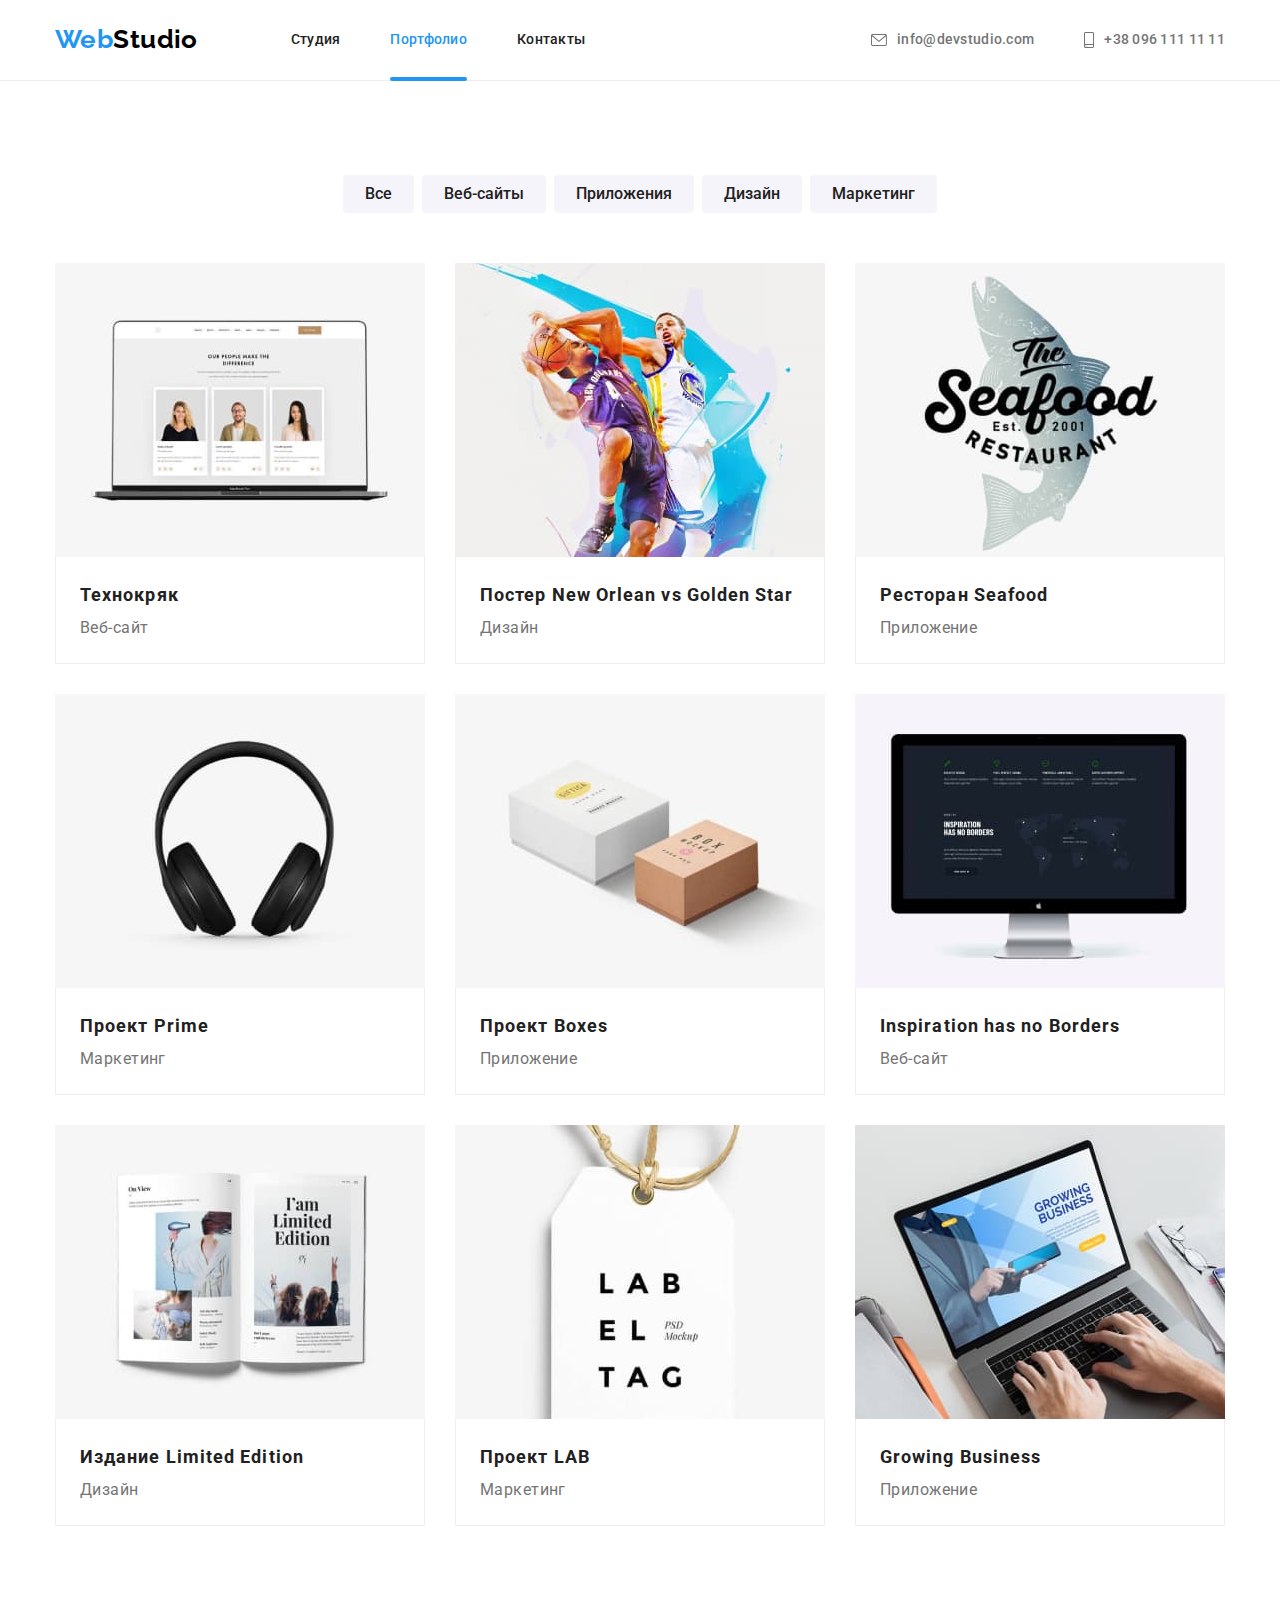
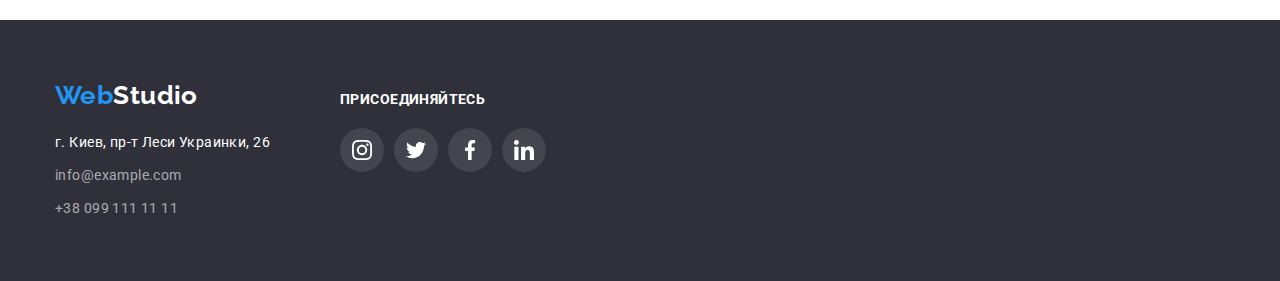
==== portfolio.html @ ed2d62d1 "form upto comments" ====
<!DOCTYPE html>
<html lang="en">
<head>
    <meta charset="UTF-8">
    <meta http-equiv="X-UA-Compatible" content="IE=edge">
    <meta name="viewport" content="width=device-width, initial-scale=1.0">
    <title>Портфолио</title>
    <link href="https://fonts.googleapis.com/css2?family=Raleway:wght@700&family=Roboto:wght@400;500;700;900&display=swap" rel="stylesheet">
    <link rel="stylesheet" href="https://cdnjs.cloudflare.com/ajax/libs/modern-normalize/1.1.0/modern-normalize.min.css">
    <link rel="stylesheet" href="./css/styles.css">
</head>
<body>
    <!-- Header -->
<header class="header-border">
    <div class="container header-formating">
        <nav class="header-formating">
            <a href="./index.html" class="logo">Web<span class="logohead-second-color">Studio</span></a>
            <ul class="header-nav">
                <li class="header-nav-item"><a href="./index.html" class="nav-link">Студия</a></li>
                <li class="header-nav-item"><a href="./portfolio.html" class="nav-link nav-link-color">Портфолио</a></li>
                <li class="header-nav-item"><a href="" class="nav-link">Контакты</a></li>
            </ul>
        </nav>
        <ul class="head-contacts">
            <li class="item">
        
                <a href="mailto:info@devstudio.com" class="head-contacts-link">
                    <svg class="contact-icon" width="16px" height="12px">
                        <use href="./images/sprite.svg#iconmail"></use>
                    </svg>
                    info@devstudio.com
                </a>
            </li>
            <li class="item">
                <a href="tel:+380961111111" class="head-contacts-link">
                    <svg class="contact-icon" width="10px" height="16px">
                        <use href="./images/sprite.svg#iconsmartphone"></use>
                    </svg>
                    +38 096 111 11 11
                </a>
            </li>
        </ul>
    </div>

</header>
    <!-- Main -->
    <main>
                <!-- Hide later -->
                <h1 class="visually-hidden">Портфолио</h1>
        <!-- Section 1 -->
                
      <section class="section no-bot-padding"> 
        <div class="container">
                <!-- Hide later -->
                <h2 class="visually-hidden">Фильтр наших работ</h2>
        <!-- Buttons list -->
        <ul class="filter-list">
            <li class="item"><button type="button" class="filter-buttons-styles">Все</button></li>
            <li class="item"><button type="button" class="filter-buttons-styles">Веб-сайты</button></li>
            <li class="item"><button type="button" class="filter-buttons-styles">Приложения</button></li>
            <li class="item"><button type="button" class="filter-buttons-styles">Дизайн</button></li>
            <li class="item"><button type="button" class="filter-buttons-styles">Маркетинг</button></li>
        </ul>
        </div>
      </section>
          
        
        <!-- Section 2 -->
       <section class="section custom-top-padding">   
           <div class="container">      
            <ul class="portfolio-list">
                <li class="portfolio-cards">
                <a href="" class="portfolio-cards-link">
                    <div class="portfolio-overlay">
                        <img src="./images/technokrack.jpg" alt="Технокряк" width="370">
                        <p class="portfolio-overlay-description">Ресурс предлагает комплексные предложения с разным уровнем функционала и сервисов. Все это позволит посетителю получить
                        исчерпывающие сведения о компании или частном лице.</p>
                    </div>
                    <div class="portfolio-container">
                        <h3 class="portfolio-title">Технокряк</h3>
                        <p class="portfolio-descript">Веб-сайт</p>
                    </div>
                </a>
             </li>
            <li class="portfolio-cards">
                <a href="" class="portfolio-cards-link">
                    <div class="portfolio-overlay">
                        <img src="./images/neworlean.jpg" alt="Постер новый Орлеан" width="370">
                        <p class="portfolio-overlay-description">Ресурс предлагает комплексные предложения с разным уровнем функционала и сервисов. Все это позволит посетителю получить исчерпывающие сведения о компании или частном лице.</p>
                    </div>
                    <div class="portfolio-container">
                        <h3 class="portfolio-title">Постер New Orlean vs Golden Star</h3>
                        <p class="portfolio-descript">Дизайн</p>
                    </div>
                </a>
            </li>
            <li class="portfolio-cards">
                <a href="" class="portfolio-cards-link">
                    <div class="portfolio-overlay">
                        <img src="./images/seafood.jpg" alt="Ресторан Seafood" width="370">
                        <p class="portfolio-overlay-description">Ресурс предлагает комплексные предложения с разным уровнем функционала и сервисов. Все это позволит посетителю получить исчерпывающие сведения о компании или частном лице.</p>
                    </div>
                    <div class="portfolio-container">
                        <h3 class="portfolio-title">Ресторан Seafood</h3>
                        <p class="portfolio-descript">Приложение</p>
                    </div>
                </a>
            </li>
            <li class="portfolio-cards">
                <a href="" class="portfolio-cards-link">
                    <div class="portfolio-overlay">
                        <img src="./images/prime.jpg" alt="Проект Prime" width="370">
                        <p class="portfolio-overlay-description">Ресурс предлагает комплексные предложения с разным уровнем функционала и сервисов. Все это позволит посетителю получить исчерпывающие сведения о компании или частном лице.</p>
                    </div>
                    <div class="portfolio-container">
                        <h3 class="portfolio-title">Проект Prime</h3>
                        <p class="portfolio-descript">Маркетинг</p>
                    </div>
                </a>
            </li>
            <li class="portfolio-cards">
                <a href="" class="portfolio-cards-link">
                    <div class="portfolio-overlay">
                        <img src="./images/boxes.jpg" alt="Проект Boxes" width="370">
                        <p class="portfolio-overlay-description">Ресурс предлагает комплексные предложения с разным уровнем функционала и сервисов. Все это позволит посетителю получить исчерпывающие сведения о компании или частном лице.</p>
                    </div>
                    <div class="portfolio-container">
                        <h3 class="portfolio-title">Проект Boxes</h3>
                        <p class="portfolio-descript">Приложение</p>
                    </div>
                </a>
            </li>
            <li class="portfolio-cards">
                <a href="" class="portfolio-cards-link">
                    <div class="portfolio-overlay">
                        <img src="./images/inspiration.jpg" alt="Inspiration has no Borders" width="370">
                        <p class="portfolio-overlay-description">Ресурс предлагает комплексные предложения с разным уровнем функционала и сервисов. Все это позволит посетителю получить исчерпывающие сведения о компании или частном лице.</p>
                    </div>
                    <div class="portfolio-container">
                        <h3 class="portfolio-title">Inspiration has no Borders</h3>
                        <p class="portfolio-descript">Веб-сайт</p>
                    </div>
                </a>
            </li>
            <li class="portfolio-cards">
                <a href="" class="portfolio-cards-link">
                    <div class="portfolio-overlay">
                        <img src="./images/limited.jpg" alt="Издание Limited Edition" width="370">
                        <p class="portfolio-overlay-description">Ресурс предлагает комплексные предложения с разным уровнем функционала и сервисов. Все это позволит посетителю получить исчерпывающие сведения о компании или частном лице.</p>
                    </div>
                    <div class="portfolio-container">
                        <h3 class="portfolio-title">Издание Limited Edition</h3>
                        <p class="portfolio-descript">Дизайн</p>
                    </div>
                </a>
            </li>
            <li class="portfolio-cards">
                <a href="" class="portfolio-cards-link">
                    <div class="portfolio-overlay">
                        <img src="./images/lab.jpg" alt="Проект LAB" width="370">
                        <p class="portfolio-overlay-description">Ресурс предлагает комплексные предложения с разным уровнем функционала и сервисов. Все это позволит посетителю получить исчерпывающие сведения о компании или частном лице.</p>
                    </div>
                    <div class="portfolio-container">
                        <h3 class="portfolio-title">Проект LAB</h3>
                        <p class="portfolio-descript">Маркетинг</p>
                    </div>
                </a>
            </li>
            <li class="portfolio-cards">
                <a href="" class="portfolio-cards-link">
                    <div class="portfolio-overlay">
                        <img src="./images/growing.jpg" alt="Growing Business" width="370">
                        <p class="portfolio-overlay-description">Ресурс предлагает комплексные предложения с разным уровнем функционала и сервисов. Все это позволит посетителю получить исчерпывающие сведения о компании или частном лице.</p>
                    </div>
                    <div class="portfolio-container">
                        <h3 class="portfolio-title">Growing Business</h3>
                        <p class="portfolio-descript">Приложение</p>
                    </div>
                </a>
            </li>
        </ul>
        </div>
      </section>
    </main>
    <!-- Footer -->
    <footer class="section footer-padding footer-style">
    
        <div class="container footer-formating">
            <address class="footer-text-normal">
                <a href="./index.html" class="logo logo-footer">Web<span class="logofooter-second-color">Studio</span></a>
                <p class="adress">г. Киев, пр-т Леси Украинки, 26</p>
                <a href="mailto:info@example.com" class="footer-contacts-link">info@example.com</a>
                <a href="tel:+380991111111" class="footer-contacts-link">+38 099 111 11 11</a>
            </address>
        
            <div class="footer-soc-container">
                <p class="text-connect">присоединяйтесь</p>
                <ul class="footer-soc-list">
                    <li>
                        <a href="" class="social-links-footer">
                            <svg class="social-icon-footer">
                                <use href="./images/sprite.svg#iconinst"></use>
                            </svg>
                        </a>
                    </li>
                    <li>
                        <a href="" class="social-links-footer">
                            <svg class="social-icon-footer">
                                <use href="./images/sprite.svg#icontwitter"></use>
                            </svg>
                        </a>
                    </li>
                    <li>
                        <a href="" class="social-links-footer">
                            <svg class="social-icon-footer">
                                <use href="./images/sprite.svg#iconfacebook"></use>
                            </svg>
                        </a>
                    </li>
                    <li>
                        <a href="" class="social-links-footer">
                            <svg class="social-icon-footer">
                                <use href="./images/sprite.svg#iconlinkedin"></use>
                            </svg>
                        </a>
                    </li>
                </ul>
            </div>
            
        </div>
    </footer>
</body>
</html>
---- css/styles.css ----
:root {
    --primary-text-color: #FFFFFF;
    --selected-color: #2196F3;
    --main-black-color: #212121;
    --links-gray: #757575;
}

body {
    font-family: 'Roboto', sans-serif;
    font-weight: 700;
    font-size: 14px;
    line-height: 1.14;
    letter-spacing: 0.03em;
    color: var(--links-gray);
}
.section {
    padding-top: 94px;
    padding-bottom: 94px;
}

.container {
    margin-left: auto;
    margin-right: auto;
    padding-left: 15px;
    padding-right: 15px;
    width: 1200px;
    /* outline: 1px solid red; */
}

.visually-hidden {
    position: absolute;
    width: 1px;
    height: 1px;
    margin: -1px;
    border: 0;
    padding: 0;
    clip: rect(0 0 0 0);
    overflow: hidden;
}

.no-top-padding {
    padding-top: 0;
    padding-bottom: 94;
}

.no-bot-padding {
    padding-bottom: 0;
}

.custom-top-padding {
    padding-top: 50px;
}

img {
    display: block;
}

h1,h2,h3,p,ul {
    margin: 0;
    padding: 0;
}

li {
    list-style-type: none;
}

.logo {
    margin-right: 93px;
    font-family: 'Raleway', sans-serif;
    font-size: 26px;
    line-height: 1.2;
    color: var(--selected-color);
    text-decoration: none;
}
.logo-footer {
    margin-right: 0;
    margin-bottom: 20px;
}

/* Separate color for logo in head*/
.logohead-second-color {
    color: #000000;
}

/* Separate color for logo in footer */
.logofooter-second-color {
    display: inline-block;
    margin-bottom: 20px;
    color: var(--primary-text-color);
}


/* Header formating */
.header-nav {
    display: flex;
}


.header-nav-item:not(:last-child) {
    margin-right: 50px;
}
.header-border {
    border-bottom: 1px solid #ECECEC;
}
.nav-link-color::after {
    position: absolute;
    display: inline-flex;
    content: "";
    left: 0;
    bottom: -1px;
    width: 100%;
    height: 4px;
    border-radius: 2px;
    background-color: var(--selected-color);
}


.head-contacts {
    margin-left: auto;
    display: flex;
    
}


.head-contacts .item:not(:last-child) {
    margin-right: 50px;
    
}

.header-formating {
    
    display: flex;
    align-items: center;
    
    
}

/* Fonts for head list */
.nav-link {
    position: relative;
    display: block;
    padding-top: 32px;
    padding-bottom: 32px;
    font-weight: 500;
    letter-spacing: 0.02em;
    color: var(--main-black-color);
    text-decoration: none;
    transition: color 250ms cubic-bezier(0.4, 0, 0.2, 1);
}

.nav-link:hover, 
.nav-link:focus {
    color: var(--selected-color);
}
.nav-link-color {
    color: var(--selected-color);
}

   
/* Head contacts */

.head-contacts-link {
    display: inline-flex;
    align-items: center;
    padding-top: 32px;
    padding-bottom: 32px;
    font-weight: 500;
    font-size: 14px;
    line-height: 1.14;
    letter-spacing: 0.02em;
    color: var(--links-gray);
    text-decoration: none;
    transition: color 250ms cubic-bezier(0.4, 0, 0.2, 1);
}
.head-contacts-link:hover,
.head-contacts-link:focus {
    color: var(--selected-color);
}


.contact-icon {
    fill: var(--links-gray);
    margin-right: 10px;
    transition: fill 250ms cubic-bezier(0.4, 0, 0.2, 1);
}
.head-contacts-link:hover .contact-icon,
.head-contacts-link:focus .contact-icon {
    fill: var(--selected-color);
}



.main-header {
    width: 696px;
    margin-bottom: 30px;
}

.main-header-bg {
    max-height: 600px;
    max-width: 1600px;
    margin-left: auto;
    margin-right: auto;
    padding-top: 200px;
    padding-bottom: 200px;
    display: flex;
    flex-direction: column;
    text-align: center;
    align-items: center;
    background-image: linear-gradient(
        to right, 
        rgba(47, 48, 58, 0.4), 
        rgba(47, 48, 58, 0.4)
        ),
        url("../images/header.jpg");
    background-color: #C4C4C4;;
    background-repeat: no-repeat;
    background-size: cover;
    background-position: center;

}

/* Fonts for h1 */

h1 {
    font-weight: 900;
    font-size: 44px;
    line-height: 1.36;
    text-align: center;
    letter-spacing: 0.06em;
    text-transform: uppercase;
    color: var(--primary-text-color);
}

.button-order {
    display: inline-block;
    text-align: center;
    align-items: center;
    font-weight: 700;
    letter-spacing: 0.06em;
    padding: 10px 32px;
    font-size: 16px;
    line-height: 1.87;
    background-color: var(--selected-color);
    color: var(--primary-text-color);
    border: none;
    border-radius: 4px;
    cursor: pointer;
    transition: background-color 250ms cubic-bezier(0.4, 0, 0.2, 1),
    box-shadow 250ms cubic-bezier(0.4, 0, 0.2, 1);
}

.button-order:hover,
.button-order:focus {
    box-shadow: 0px 4px 4px rgba(0, 0, 0, 0.15);
    background-color: #188CE8;
}

/* Modal window */



.backdrop {
    position: fixed;
    top: 0;
    left: 0;
    width: 100%;
    height: 100%;
    background-color: rgba(0, 0, 0, 0.2);
    opacity: 1;
    transition: opacity 250ms cubic-bezier(0.4, 0, 0.2, 1);
}
.backdrop.is-hidden {
    /* visibility: hidden; */
    opacity: 0;
    pointer-events: none;
    
    
}
.backdrop.is-hidden .modal {
    transform: translate(-50%, -50%) scale(0.9);
    
}

.modal {
    position: absolute;
    display: inline-flex;
    justify-content: center;
    text-align: center;
    top: 50%;
    left: 50%;
    min-width: 528px;
    min-height: 581px;
     background-color: var(--primary-text-color);
    box-shadow: 0px 1px 3px rgba(0, 0, 0, 0.12), 0px 1px 1px rgba(0, 0, 0, 0.14), 0px 2px 1px rgba(0, 0, 0, 0.2);
    border-radius: 4px;
    transform: translate(-50%, -50%) scale(1);
    transition: transform 250ms cubic-bezier(0.4, 0, 0.2, 1);
}

.modal-form {
    
    width: 448px;
}


.modal-close {
    position: absolute;
    display: flex;
    justify-content: center;
    align-items: center;
    background-color: var(--primary-text-color);
    top: 8px;
    right: 8px;
    width: 30px;
    height: 30px;
    cursor:pointer;
    border: none;
    border: 1px solid rgba(0, 0, 0, 0.1);
    border-radius: 50%;
}

.modal p {
    margin-top: 40px;
    margin-bottom: 30px;
}


.icon-close {   
    width: 11px;
    height: 11px;
    fill: black;
    margin: 0;
    padding: 0;
    transition: fill 250ms cubic-bezier(0.4, 0, 0.2, 1);
}

.modal-close:hover .icon-close,
.modal-close:focus .icon-close {
    fill: var(--selected-color);
}


.modal-description {
    font-size: 20px;
    line-height: 1.15;
    text-align: center;
    color: var(--main-black-color);

}

.form-area span {
    position: absolute;
    transform: translateY(calc(-100% - 4px));   
    font-weight: 400;
    font-size: 12px;
    line-height: 1.16;
    letter-spacing: 0.01em;
    color: var(--links-gray);
}

.form-area {
    position: relative;
    display: flex;
}

.form-area:not(:last-child) {
    margin-bottom: 28px;
}

.form-input {
    display: block;
    padding-left: 42px;
    padding-right: 10px;
    width: 100%;
    height: 40px;
    border: 1px solid rgba(33, 33, 33, 0.2);
    border-radius: 4px;
}
.form-input:not(:last-child) {
    /* margin-bottom: 28px; */
}

.modal-form textarea {
    padding: 0;
    resize: none;
    width: 448px;
    height: 120px;
    border: 1px solid rgba(33, 33, 33, 0.2);
    border-radius: 4px;
}

.modal-form textarea::placeholder {
    padding: 12px 16px;
    font-weight: 400;
    font-size: 14px;
    letter-spacing: 0.01em;
    color: rgba(117, 117, 117, 0.5);
}

.form-title {
    position: absolute;
    top: 0;
    left: 0;
}

.form-icon {
    position: absolute;
    top: 14px;
    left: 15px;
    bottom: 14px;
    
    
    width: 18px;
    height: 18px;
}

/* Fonts for h2 Index */
.secondary-header {
    margin-bottom: 50px;
    font-size: 36px;
    line-height: 1.16;
    text-align: center;
    color: var(--main-black-color);
}

/* Fonts for h3 Section 2 in Index */
.specifications-header-style {
    margin-bottom: 10px;
    font-size: 14px;
    text-transform: uppercase;
    color: var(--main-black-color);
}
/* Fonts for p Section 2 */
.specification-title {
    font-weight: 400;
    line-height: 1.71;
    color: var(--links-gray);
}
/* Section 2 formating */

.specification-list {
    display: flex;
    flex-wrap: wrap;
    justify-content: space-between;
}

.specification-list .item {
   
    max-width: 270px;
    
}

.specification-list .item:nth-child(n+5) {
    margin-top: 30px;
}


.spec-container {
    display: flex;
    height: 120px;
    margin-bottom: 30px;
    align-items: center;
    justify-content: center;
    background: #F5F4FA;
    border-radius: 4px;
}


/* Field of activity section Index */
.field-activity-section {
    margin-bottom: 94px;
}

/* Section 3 formating */
.activity-list {
    display: flex;
    flex-wrap: wrap;
    justify-content: space-between;
}


.activity-list .item:nth-child(n+4) {
    margin-top: 30px;
}

.activity-description {
    position: absolute;
    display: inline-flex;
    bottom: 0;
    left: 0;
    width: 100%;
    height: 70px;
    justify-content: center;
    align-items: center;
    font-weight: 700;
    font-size: 14px;
    line-height: 1.14;
    letter-spacing: 0.03em;
    text-transform: uppercase;
    color: var(--primary-text-color);
    background-color: rgba(47, 48, 58, 0.8);
}
.activity-image {
    position: relative;
    display: flex;
}

/* Staff section Index */

.staff-style {
    background-color: #FFFFFF;
    box-shadow: 0px 1px 3px rgba(0, 0, 0, 0.12), 0px 1px 1px rgba(0, 0, 0, 0.14), 0px 2px 1px rgba(0, 0, 0, 0.2);
    border-radius: 0px 0px 4px 4px;
}

.staff-section {
    padding-top: 94px;
    padding-bottom: 94px;
    background-color: #F5F4FA;
}
.staff-list {

    display: flex;
    flex-wrap: wrap;
    justify-content: space-between;
}

/* Fonts for h3 Section 4 */
.staff-title {
    font-weight: 500;
    font-size: 16px;
    color: var(--main-black-color);
}

/* Fonts for p Section 4 */
.staff-descript {
    margin-top: 10px;
    font-weight: 400;
    font-size: 16px;
}

.staff-container {
    max-width: 270px;
    text-align: center;
    margin-top: 30px;
    margin-bottom: 30px;
    margin-left: 32px;
    margin-right: 32px; 
}

.social-list {
    display: flex;
    align-items: center;
    margin-top: 16px;
    margin-left: auto;
    margin-right: auto;
    justify-content: space-between;
}
.social-links {
    display: flex;
    justify-content: center;
    align-items: center;
    border-radius: 50%;
    padding: 0;
    margin: 0;
    width: 44px;
    height: 44px;
    transition: background-color 250ms cubic-bezier(0.4, 0, 0.2, 1);
            
}

.social-links:hover,
.social-links:focus {
    background-color: var(--selected-color);
    
}
.social-links:hover .social-icon,
.social-links:focus .social-icon {
    fill: #FFFFFF;
    
}

.social-icon {
    display: inline-flex;
    margin: 0;
    padding: 0;
    width: 20px;
    height: 20px;
    fill: #AFB1B8;
    transition: fill 250ms cubic-bezier(0.4, 0, 0.2, 1);
    
}
.clients-list {
    display: flex;
    align-items: center;
    justify-content: space-between;
}

.clients-icon {
    width: 106px;
    height: 60px;
    fill: #AFB1B8;
    transition: fill 250ms cubic-bezier(0.4, 0, 0.2, 1);
}
.clients-links {
    display: inline-flex;
    align-items: center;
    justify-content: center;
    width: 170px;
    height: 92px;
    border: 1px solid #AFB1B8;
    border-radius: 4px;
    transition: border 250ms cubic-bezier(0.4, 0, 0.2, 1);
}

.clients-links:hover .clients-icon,
.clients-links:focus .clients-icon {
    fill: var(--selected-color);
}
.clients-links:hover,
.clients-links:focus {
    border: 1px solid var(--selected-color);
}

/* Filter Buttons styles */

.filter-list {
    display: flex;
    justify-content: center;
}

.filter-list .item:not(:last-child) {
    margin-right: 8px;
}

.filter-buttons-styles {
    display: inline-block;
   padding-top: 6px;
    padding-bottom: 6px;
    padding-right: 22px;
    padding-left: 22px;
    font-weight: 500;
    font-size: 16px;
    line-height: 1.62;
    text-align: center;
    border-style: none;
    border-radius: 4px;
    background-color: #F5F4FA;
    color: var(--main-black-color);
    cursor: pointer;
    transition: background-color 250ms cubic-bezier(0.4, 0, 0.2, 1),
                box-shadow 250ms cubic-bezier(0.4, 0, 0.2, 1),
                color 250ms cubic-bezier(0.4, 0, 0.2, 1);
}

/* Buttons styles hover */
.filter-buttons-styles:hover,
.filter-buttons-styles:focus {
    box-shadow: 0px 3px 1px rgba(0, 0, 0, 0.1),
    0px 1px 2px rgba(0, 0, 0, 0.08),
    0px 2px 2px rgba(0, 0, 0, 0.12);
    background-color: var(--selected-color);
    color: var(--primary-text-color);
}

/* Portfolio formating */
.portfolio-list {
display: flex;
flex-wrap: wrap;
gap: 30px;
}

/* Fonts for p Porfolio */
.portfolio-descript {
    font-weight: 400;
    font-size: 16px;
    line-height: 1.87;
    color: var(--links-gray);


}

/* Fonts for h3 Porfolio */
.portfolio-title {
    font-weight: 700;
    font-size: 18px;
    line-height: 2;
    letter-spacing: 0.06em;
    color: var(--main-black-color);
}

.portfolio-container {
    padding-top: 20px;
    padding-bottom: 20px;
    padding-left: 24px;
    padding-right: 24px;
    border-left: 1px solid #EEEEEE;
    border-right: 1px solid #EEEEEE;
    border-bottom: 1px solid #EEEEEE;
}


/* Cards in Porfolio */

.portfolio-cards {
box-sizing: border-box;

}
.portfolio-cards-link {
   
    display: block;
    transition: box-shadow 250ms cubic-bezier(0.4, 0, 0.2, 1);
}
.portfolio-cards-link:hover,
.portfolio-cards-link:focus {
box-shadow: 0px 1px 1px rgba(0, 0, 0, 0.12),
        0px 4px 4px rgba(0, 0, 0, 0.06),
        1px 4px 6px rgba(0, 0, 0, 0.16);
}
.portfolio-cards-link:hover .portfolio-overlay-description,
.portfolio-cards-link:focus .portfolio-overlay-description {
    
    transform: translateY(0);
    
}



.portfolio-overlay {
    position: relative;
    overflow: hidden;
    
}

.portfolio-overlay-description {
    position: absolute;
    display: inline-flex;
    width: 100%;
    height: 100%;
    top: 0;
    left: 0;
    transform: translateY(100%);
    transition: transform 250ms cubic-bezier(0.4, 0, 0.2, 1);

    padding-top: 63px;
    padding-right: 24px;
    padding-left: 24px;
    padding-bottom: 63px;
    font-weight: 400;
    font-size: 18px;
    line-height: 1.55;
    letter-spacing: 0.03em;
    color: var(--primary-text-color);
    background: rgba(33, 150, 243, 0.9);
    text-shadow: 0px 4px 4px rgba(0, 0, 0, 0.25);

}

.portfolio-cards a {
    text-decoration: none;
}

/* Footer style */
.footer-style {
    background-color: #2F303A;
    
}

/* Footer contacts */
.footer-contacts-link {
    display: block;
    font-weight: 400;
    font-size: 14px;
    line-height: 1.71;
    color: rgba(255, 255, 255, 0.6);
    text-decoration: none;
    transition: color 250ms cubic-bezier(0.4, 0, 0.2, 1);
}
.footer-contacts-link:last-child {
    margin-top: 9px;
   
}


.footer-contacts-link:hover,
.footer-contacts-link:focus {
    color: var(--selected-color);
}
.footer-padding {
    padding-top: 60px;
    padding-bottom: 60px;
}
.footer-text-normal {
    font-style: normal;
}

.footer-formating {
    display: flex;
    align-items: baseline;
    
   
}
.footer-soc-list {
    display: flex;
    
    
    
   
}
.footer-soc-container {
    display: flex;
    flex-direction: column;
    margin-left: 70px;
}
.footer-soc-container p {
    margin-bottom: 20px;
}

.footer-soc-container li:not(:last-child) {
    margin-right: 10px;
}


.social-links-footer {
    display: flex;
    justify-content: center;
    align-items: center;
    border-radius: 50%;
    padding: 0;
    margin: 0;
    width: 44px;
    height: 44px;
    background-color: rgba(255, 255, 255, 0.1);
    transition: background-color 250ms cubic-bezier(0.4, 0, 0.2, 1);

}
.social-links-footer:hover,
.social-links-footer:focus {
    background-color: var(--selected-color);
}
.social-icon-footer {
    display: inline-flex;
    margin: 0;
    padding: 0;
    width: 20px;
    height: 20px;
    fill: #FFFFFF;
}
.text-connect {
    text-transform: uppercase;
    color: #FFFFFF;
}

/* Adress */
.adress {
    margin-bottom: 9px;
    font-weight: 400;
    font-size: 14px;
    line-height: 1.71;
    letter-spacing: 0.03em;
    color: var(--primary-text-color);
}
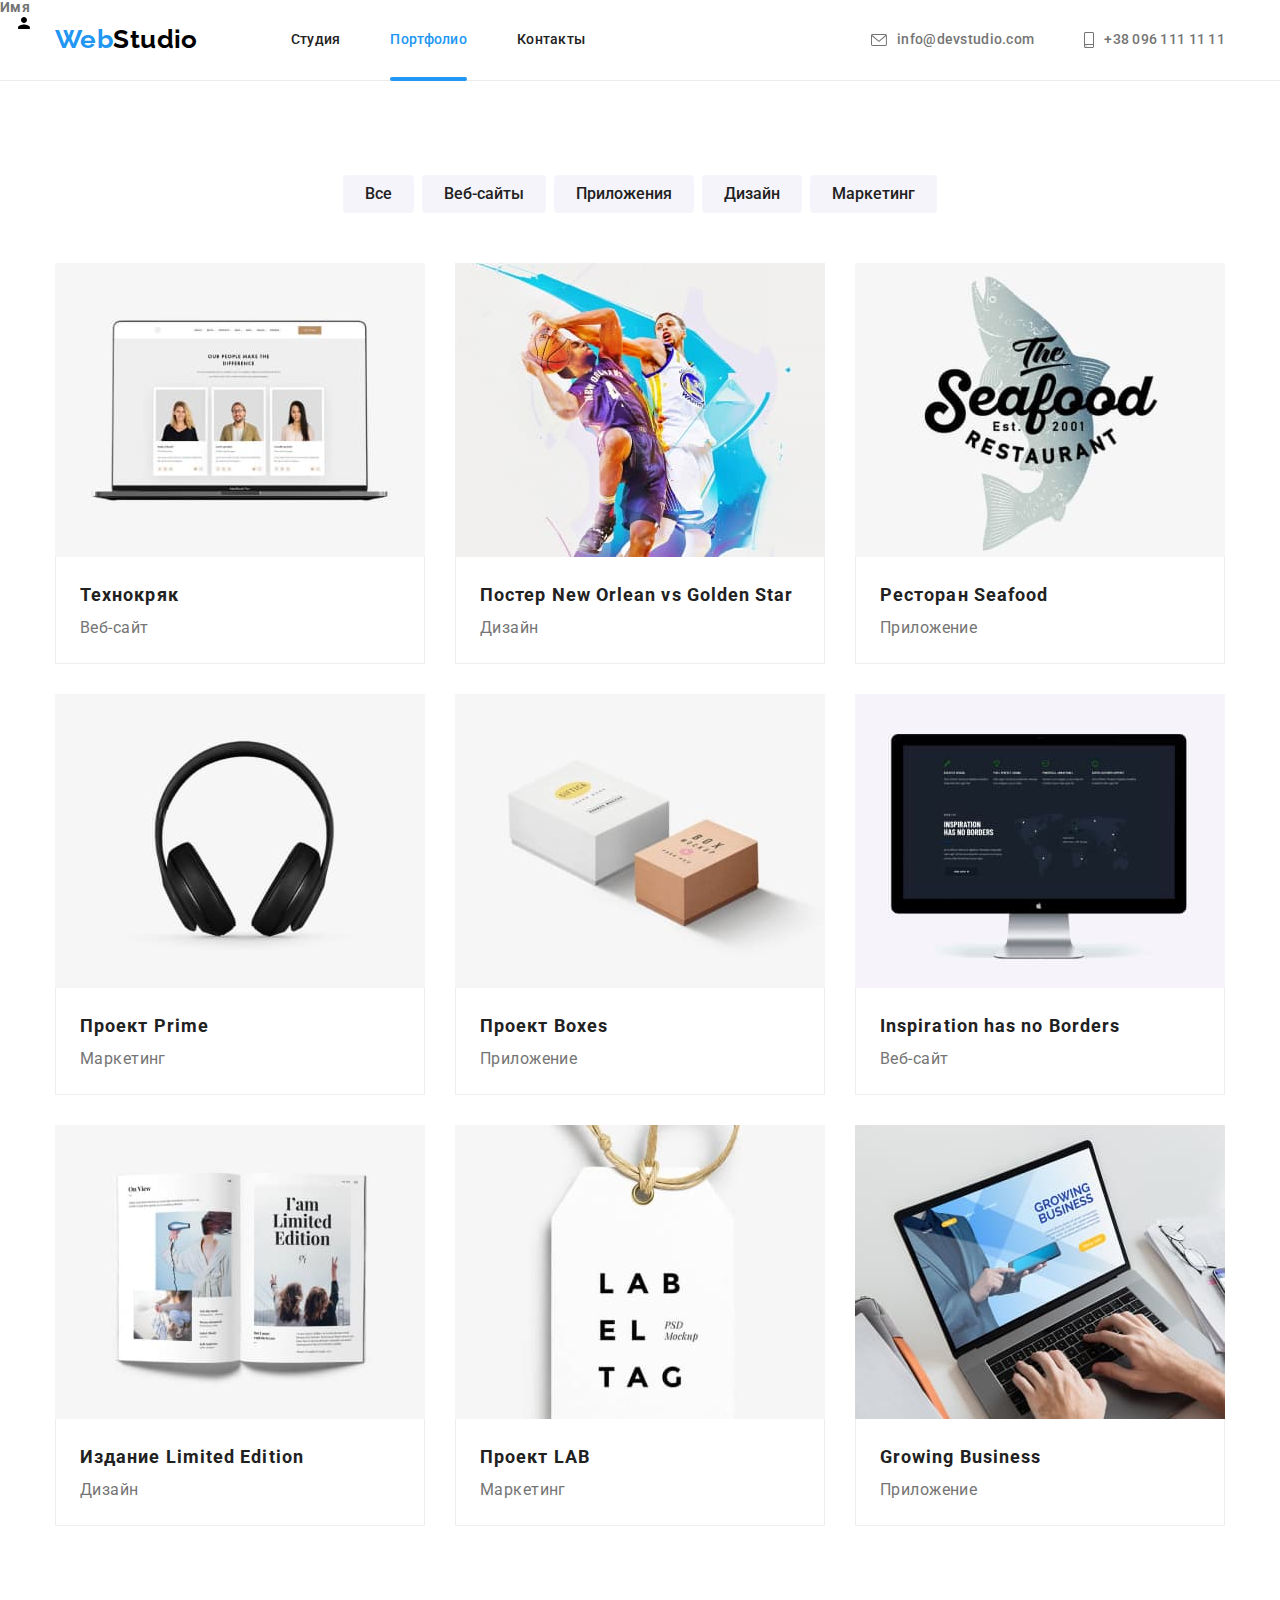
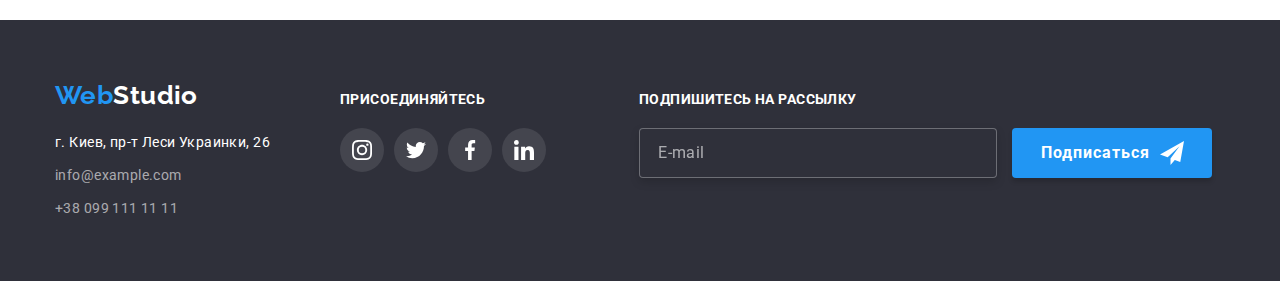
==== commit ee21641a: "added form in footer" ====
--- a/portfolio.html
+++ b/portfolio.html
@@ -226,7 +226,17 @@
                     </li>
                 </ul>
             </div>
-            
+            <form>
+                <p class="text-connect">Подпишитесь на рассылку</p>
+                <label class="form-area-footer">
+                    <input type="text" name="email" class="form-input-footer" placeholder="E-mail">
+                    <svg class="form-icon">
+                        <use href="./images/sprite.svg#iconname"></use>
+                    </svg>
+                    <span class="form-title">Имя</span>
+                </label>
+                <button type="submit" class="button-footer">Подписаться</button>
+            </form>
         </div>
     </footer>
 </body>
--- a/css/styles.css
+++ b/css/styles.css
@@ -3,6 +3,7 @@
     --selected-color: #2196F3;
     --main-black-color: #212121;
     --links-gray: #757575;
+    --cubic: cubic-bezier(0.4, 0, 0.2, 1);
 }
 
 body {
@@ -145,7 +146,7 @@
     letter-spacing: 0.02em;
     color: var(--main-black-color);
     text-decoration: none;
-    transition: color 250ms cubic-bezier(0.4, 0, 0.2, 1);
+    transition: color 250ms var(--cubic);
 }
 
 .nav-link:hover, 
@@ -170,7 +171,7 @@
     letter-spacing: 0.02em;
     color: var(--links-gray);
     text-decoration: none;
-    transition: color 250ms cubic-bezier(0.4, 0, 0.2, 1);
+    transition: color 250ms var(--cubic);
 }
 .head-contacts-link:hover,
 .head-contacts-link:focus {
@@ -181,7 +182,7 @@
 .contact-icon {
     fill: var(--links-gray);
     margin-right: 10px;
-    transition: fill 250ms cubic-bezier(0.4, 0, 0.2, 1);
+    transition: fill 250ms var(--cubic);
 }
 .head-contacts-link:hover .contact-icon,
 .head-contacts-link:focus .contact-icon {
@@ -245,8 +246,8 @@
     border: none;
     border-radius: 4px;
     cursor: pointer;
-    transition: background-color 250ms cubic-bezier(0.4, 0, 0.2, 1),
-    box-shadow 250ms cubic-bezier(0.4, 0, 0.2, 1);
+    transition: background-color 250ms var(--cubic),
+    box-shadow 250ms var(--cubic);
 }
 
 .button-order:hover,
@@ -267,7 +268,7 @@
     height: 100%;
     background-color: rgba(0, 0, 0, 0.2);
     opacity: 1;
-    transition: opacity 250ms cubic-bezier(0.4, 0, 0.2, 1);
+    transition: opacity 250ms var(--cubic);
 }
 .backdrop.is-hidden {
     /* visibility: hidden; */
@@ -294,7 +295,7 @@
     box-shadow: 0px 1px 3px rgba(0, 0, 0, 0.12), 0px 1px 1px rgba(0, 0, 0, 0.14), 0px 2px 1px rgba(0, 0, 0, 0.2);
     border-radius: 4px;
     transform: translate(-50%, -50%) scale(1);
-    transition: transform 250ms cubic-bezier(0.4, 0, 0.2, 1);
+    transition: transform 250ms var(--cubic);
 }
 
 .modal-form {
@@ -331,7 +332,7 @@
     fill: black;
     margin: 0;
     padding: 0;
-    transition: fill 250ms cubic-bezier(0.4, 0, 0.2, 1);
+    transition: fill 250ms var(--cubic);
 }
 
 .modal-close:hover .icon-close,
@@ -363,9 +364,11 @@
     display: flex;
 }
 
-.form-area:not(:last-child) {
+
+.form-area:nth-child(-n+4) {
     margin-bottom: 28px;
 }
+
 
 .form-input {
     display: block;
@@ -375,32 +378,18 @@
     height: 40px;
     border: 1px solid rgba(33, 33, 33, 0.2);
     border-radius: 4px;
-}
-.form-input:not(:last-child) {
-    /* margin-bottom: 28px; */
-}
-
-.modal-form textarea {
-    padding: 0;
-    resize: none;
-    width: 448px;
-    height: 120px;
-    border: 1px solid rgba(33, 33, 33, 0.2);
-    border-radius: 4px;
-}
-
-.modal-form textarea::placeholder {
-    padding: 12px 16px;
-    font-weight: 400;
-    font-size: 14px;
-    letter-spacing: 0.01em;
-    color: rgba(117, 117, 117, 0.5);
-}
-
-.form-title {
-    position: absolute;
-    top: 0;
-    left: 0;
+    transition: border-color 250ms var(--cubic);
+
+}
+
+.form-input:focus {
+    outline: none;
+    border-color: var(--selected-color);
+    
+}
+
+.form-input:focus+.form-icon {
+    fill: var(--selected-color);
 }
 
 .form-icon {
@@ -408,10 +397,118 @@
     top: 14px;
     left: 15px;
     bottom: 14px;
-    
-    
     width: 18px;
     height: 18px;
+    transition: fill 250ms var(--cubic);
+}
+
+.modal-form textarea {
+    padding: 0;
+    resize: none;
+    padding-top: 12px;
+    padding-left: 16px;
+    padding-right: 10px;
+    width: 448px;
+    height: 120px;
+    border: 1px solid rgba(33, 33, 33, 0.2);
+    border-radius: 4px;
+    transition: border-color 250ms var(--cubic);
+}
+
+.modal-form textarea:focus {
+    outline: none;
+    border-color: var(--selected-color);
+}
+
+.modal-form textarea::placeholder {
+    
+    padding: 0;
+    font-weight: 400;
+    font-size: 14px;
+    letter-spacing: 0.01em;
+    color: rgba(117, 117, 117, 0.5);
+}
+
+.agreement {
+    position: absolute;
+    width: 1px;
+    height: 1px;
+    margin: -1px;
+    border: 0;
+    padding: 0;
+    clip: rect(0 0 0 0);
+    overflow: hidden;
+    
+    
+}
+
+.form-area-agreement {
+    display: inline-flex;
+    justify-content: center;
+    align-items: center;
+    margin-top: 20px;
+    width: 100%;
+    font-weight: 400;
+    line-height: 1.71;
+    
+}
+
+.agreement-icon {
+    width: 16px;
+    height: 15px;
+    margin-right: 7px;
+    
+}
+
+.form-title {
+    position: absolute;
+    top: 0;
+    left: 0;
+}
+
+
+
+
+
+.modal-form a {
+    margin-left: 4px;
+    color: var(--selected-color);
+}
+
+.modal-button {
+    display: flex;
+    align-items: center;
+    justify-content: center;
+    min-width: 200px;
+    height: 50px;
+
+    margin-top: 30px;
+    margin-right: auto;
+    margin-left: auto;
+    margin-bottom: 40px;
+    padding-top: 10px;
+    padding-right: 15px;
+    padding-bottom: 10px;
+    padding-left: 15px;
+    
+
+    background: var(--selected-color);
+    box-shadow: 0px 4px 4px rgba(0, 0, 0, 0.15);
+    border-radius: 4px;
+    border-color: var(--selected-color);
+    font-weight: 700;
+    font-style: normal;
+    font-size: 16px;
+    line-height: 1.87;   
+    letter-spacing: 0.06em;
+    color: var(--primary-text-color);
+    cursor: pointer;
+    transition: background-color 250ms var(--cubic);
+}
+.modal-button:hover,
+.modal-button:focus {
+    background-color: #188CE8;
+    
 }
 
 /* Fonts for h2 Index */
@@ -565,7 +662,7 @@
     margin: 0;
     width: 44px;
     height: 44px;
-    transition: background-color 250ms cubic-bezier(0.4, 0, 0.2, 1);
+    transition: background-color 250ms var(--cubic);
             
 }
 
@@ -587,7 +684,7 @@
     width: 20px;
     height: 20px;
     fill: #AFB1B8;
-    transition: fill 250ms cubic-bezier(0.4, 0, 0.2, 1);
+    transition: fill 250ms var(--cubic);
     
 }
 .clients-list {
@@ -600,7 +697,7 @@
     width: 106px;
     height: 60px;
     fill: #AFB1B8;
-    transition: fill 250ms cubic-bezier(0.4, 0, 0.2, 1);
+    transition: fill 250ms var(--cubic);
 }
 .clients-links {
     display: inline-flex;
@@ -610,7 +707,7 @@
     height: 92px;
     border: 1px solid #AFB1B8;
     border-radius: 4px;
-    transition: border 250ms cubic-bezier(0.4, 0, 0.2, 1);
+    transition: border 250ms var(--cubic);
 }
 
 .clients-links:hover .clients-icon,
@@ -648,9 +745,9 @@
     background-color: #F5F4FA;
     color: var(--main-black-color);
     cursor: pointer;
-    transition: background-color 250ms cubic-bezier(0.4, 0, 0.2, 1),
-                box-shadow 250ms cubic-bezier(0.4, 0, 0.2, 1),
-                color 250ms cubic-bezier(0.4, 0, 0.2, 1);
+    transition: background-color 250ms var(--cubic),
+                box-shadow 250ms var(--cubic),
+                color 250ms var(--cubic);
 }
 
 /* Buttons styles hover */
@@ -709,7 +806,7 @@
 .portfolio-cards-link {
    
     display: block;
-    transition: box-shadow 250ms cubic-bezier(0.4, 0, 0.2, 1);
+    transition: box-shadow 250ms var(--cubic);
 }
 .portfolio-cards-link:hover,
 .portfolio-cards-link:focus {
@@ -740,7 +837,7 @@
     top: 0;
     left: 0;
     transform: translateY(100%);
-    transition: transform 250ms cubic-bezier(0.4, 0, 0.2, 1);
+    transition: transform 250ms var(--cubic);
 
     padding-top: 63px;
     padding-right: 24px;
@@ -774,7 +871,7 @@
     line-height: 1.71;
     color: rgba(255, 255, 255, 0.6);
     text-decoration: none;
-    transition: color 250ms cubic-bezier(0.4, 0, 0.2, 1);
+    transition: color 250ms var(--cubic);
 }
 .footer-contacts-link:last-child {
     margin-top: 9px;
@@ -831,7 +928,7 @@
     width: 44px;
     height: 44px;
     background-color: rgba(255, 255, 255, 0.1);
-    transition: background-color 250ms cubic-bezier(0.4, 0, 0.2, 1);
+    transition: background-color 250ms var(--cubic);
 
 }
 .social-links-footer:hover,
@@ -850,6 +947,72 @@
     text-transform: uppercase;
     color: #FFFFFF;
 }
+
+footer form p {
+    margin-left: 93px;
+}
+
+.form-area-footer {
+    display: inline-flex;
+    margin-left: 93px;
+    margin-top: 20px;
+}
+.form-input-footer {
+    width: 358px;
+    height: 50px;
+    border: 1px solid rgba(255, 255, 255, 0.3);
+    filter: drop-shadow(0px 4px 4px rgba(0, 0, 0, 0.15));
+    border-radius: 4px;
+    background-color:  #2F303A;
+}
+.form-input-footer::placeholder {
+    padding-top: 15px;
+    padding-left: 16px;
+    font-style: normal;
+    font-weight: 400;
+    font-size: 16px;
+    line-height: 1.25;
+    letter-spacing: 0.03em;
+    color: rgba(255, 255, 255, 0.6);
+}
+.button-footer {
+    display: inline-flex;
+
+    margin-left: 12px;
+    padding-left: 29px;
+    padding-right: 28px;
+    padding-top: 10px;
+    padding-bottom: 10px;
+
+    outline: none;
+    min-width: 200px;
+    height: 50px;
+    font-style: normal;
+    font-weight: 700;
+    font-size: 16px;
+    line-height: 1.87;
+    align-items: center;
+    text-align: center;
+    letter-spacing: 0.06em;
+    color: var(--primary-text-color);
+    border: 0px;
+    box-shadow: 0px 4px 4px rgba(0, 0, 0, 0.15);
+    border-radius: 4px;
+    border-color: var(--selected-color);
+    background-color: var(--selected-color);
+    cursor: pointer;
+}
+
+.button-footer::after {
+    display: block;
+    margin-left: 10px;
+    content: "";
+    width: 24px;
+    height: 24px;
+    background-image: url("../images/iconplane.svg");
+    background-size: contain;
+}    
+
 
 /* Adress */
 .adress {
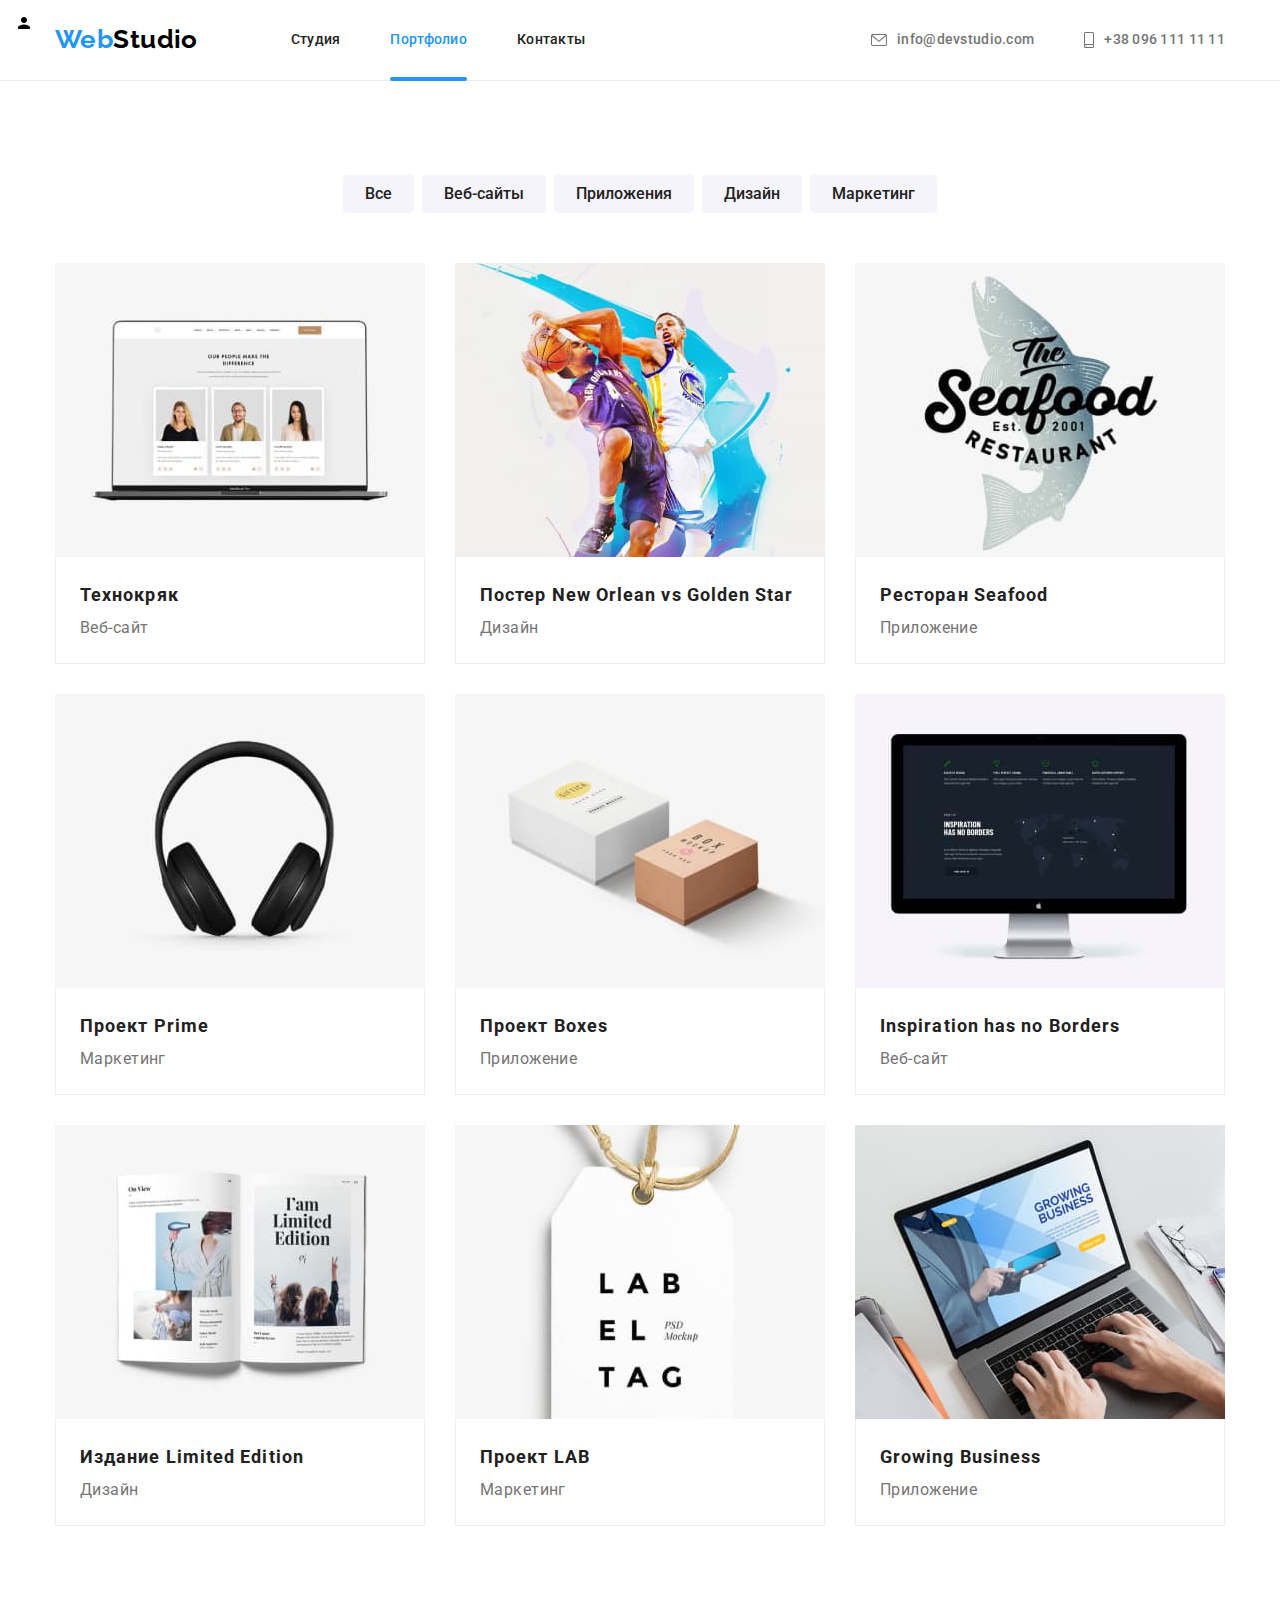
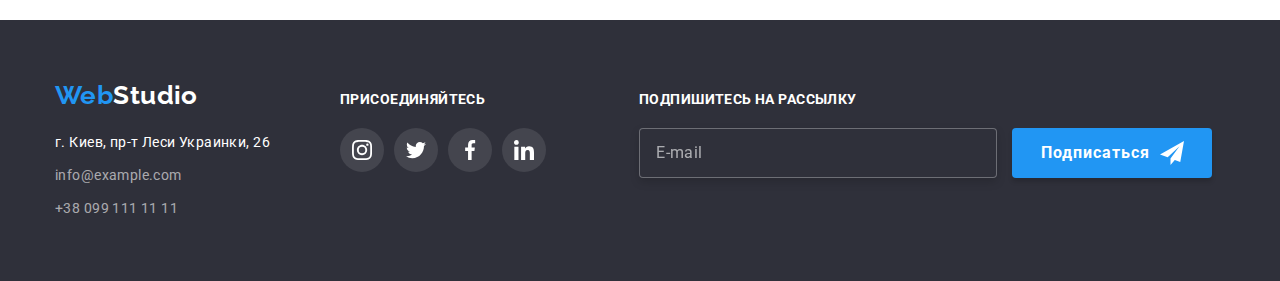
==== commit 4d5443f9: "check box with icon, var for 250ms" ====
--- a/portfolio.html
+++ b/portfolio.html
@@ -233,7 +233,7 @@
                     <svg class="form-icon">
                         <use href="./images/sprite.svg#iconname"></use>
                     </svg>
-                    <span class="form-title">Имя</span>
+                    <span class="form-title"></span>
                 </label>
                 <button type="submit" class="button-footer">Подписаться</button>
             </form>
--- a/css/styles.css
+++ b/css/styles.css
@@ -4,6 +4,7 @@
     --main-black-color: #212121;
     --links-gray: #757575;
     --cubic: cubic-bezier(0.4, 0, 0.2, 1);
+    --time: 250ms;
 }
 
 body {
@@ -146,7 +147,7 @@
     letter-spacing: 0.02em;
     color: var(--main-black-color);
     text-decoration: none;
-    transition: color 250ms var(--cubic);
+    transition: color var(--time) var(--cubic);
 }
 
 .nav-link:hover, 
@@ -171,7 +172,7 @@
     letter-spacing: 0.02em;
     color: var(--links-gray);
     text-decoration: none;
-    transition: color 250ms var(--cubic);
+    transition: color var(--time) var(--cubic);
 }
 .head-contacts-link:hover,
 .head-contacts-link:focus {
@@ -182,7 +183,7 @@
 .contact-icon {
     fill: var(--links-gray);
     margin-right: 10px;
-    transition: fill 250ms var(--cubic);
+    transition: fill var(--time) var(--cubic);
 }
 .head-contacts-link:hover .contact-icon,
 .head-contacts-link:focus .contact-icon {
@@ -246,8 +247,8 @@
     border: none;
     border-radius: 4px;
     cursor: pointer;
-    transition: background-color 250ms var(--cubic),
-    box-shadow 250ms var(--cubic);
+    transition: background-color var(--time) var(--cubic),
+    box-shadow var(--time) var(--cubic);
 }
 
 .button-order:hover,
@@ -268,7 +269,7 @@
     height: 100%;
     background-color: rgba(0, 0, 0, 0.2);
     opacity: 1;
-    transition: opacity 250ms var(--cubic);
+    transition: opacity var(--time) var(--cubic);
 }
 .backdrop.is-hidden {
     /* visibility: hidden; */
@@ -295,7 +296,7 @@
     box-shadow: 0px 1px 3px rgba(0, 0, 0, 0.12), 0px 1px 1px rgba(0, 0, 0, 0.14), 0px 2px 1px rgba(0, 0, 0, 0.2);
     border-radius: 4px;
     transform: translate(-50%, -50%) scale(1);
-    transition: transform 250ms var(--cubic);
+    transition: transform var(--time) var(--cubic);
 }
 
 .modal-form {
@@ -332,7 +333,7 @@
     fill: black;
     margin: 0;
     padding: 0;
-    transition: fill 250ms var(--cubic);
+    transition: fill var(--time) var(--cubic);
 }
 
 .modal-close:hover .icon-close,
@@ -344,20 +345,13 @@
 .modal-description {
     font-size: 20px;
     line-height: 1.15;
-    text-align: center;
+    margin-left: auto;
+    margin-right: auto;
     color: var(--main-black-color);
 
 }
 
-.form-area span {
-    position: absolute;
-    transform: translateY(calc(-100% - 4px));   
-    font-weight: 400;
-    font-size: 12px;
-    line-height: 1.16;
-    letter-spacing: 0.01em;
-    color: var(--links-gray);
-}
+
 
 .form-area {
     position: relative;
@@ -378,7 +372,7 @@
     height: 40px;
     border: 1px solid rgba(33, 33, 33, 0.2);
     border-radius: 4px;
-    transition: border-color 250ms var(--cubic);
+    transition: border-color var(--time) var(--cubic);
 
 }
 
@@ -399,7 +393,7 @@
     bottom: 14px;
     width: 18px;
     height: 18px;
-    transition: fill 250ms var(--cubic);
+    transition: fill var(--time) var(--cubic);
 }
 
 .modal-form textarea {
@@ -412,7 +406,7 @@
     height: 120px;
     border: 1px solid rgba(33, 33, 33, 0.2);
     border-radius: 4px;
-    transition: border-color 250ms var(--cubic);
+    transition: border-color var(--time) var(--cubic);
 }
 
 .modal-form textarea:focus {
@@ -438,32 +432,51 @@
     padding: 0;
     clip: rect(0 0 0 0);
     overflow: hidden;
-    
-    
-}
-
+}
+
+.agreement-position {
+    margin-top: 20px;
+}
 .form-area-agreement {
-    display: inline-flex;
-    justify-content: center;
-    align-items: center;
     margin-top: 20px;
     width: 100%;
     font-weight: 400;
     line-height: 1.71;
-    
+}
+.form-area-agreement > span {
+    position: relative;
 }
 
 .agreement-icon {
+    position: absolute;
+    
+    left: 0;
+    top: 0;
+    transform: translateX(calc(-100% - 4px));
+    
     width: 16px;
     height: 15px;
-    margin-right: 7px;
-    
+    
+    border: 2px solid var(--main-black-color);
+    border-radius: 2px;
+    fill: var(--primary-text-color);
+    transition: background-color var(--time) var(--cubic),
+    border-color var(--time) var(--cubic);
+    
+}
+.agreement:checked~.agreement-icon {
+    background-color: var(--selected-color);
+    border-color: var(--selected-color);
 }
 
 .form-title {
     position: absolute;
-    top: 0;
-    left: 0;
+    transform: translateY(calc(-100% - 4px));
+    font-weight: 400;
+    font-size: 12px;
+    line-height: 1.16;
+    letter-spacing: 0.01em;
+    color: var(--links-gray);
 }
 
 
@@ -471,7 +484,6 @@
 
 
 .modal-form a {
-    margin-left: 4px;
     color: var(--selected-color);
 }
 
@@ -503,7 +515,7 @@
     letter-spacing: 0.06em;
     color: var(--primary-text-color);
     cursor: pointer;
-    transition: background-color 250ms var(--cubic);
+    transition: background-color var(--time) var(--cubic);
 }
 .modal-button:hover,
 .modal-button:focus {
@@ -662,7 +674,7 @@
     margin: 0;
     width: 44px;
     height: 44px;
-    transition: background-color 250ms var(--cubic);
+    transition: background-color var(--time) var(--cubic);
             
 }
 
@@ -684,7 +696,7 @@
     width: 20px;
     height: 20px;
     fill: #AFB1B8;
-    transition: fill 250ms var(--cubic);
+    transition: fill var(--time) var(--cubic);
     
 }
 .clients-list {
@@ -697,7 +709,7 @@
     width: 106px;
     height: 60px;
     fill: #AFB1B8;
-    transition: fill 250ms var(--cubic);
+    transition: fill var(--time) var(--cubic);
 }
 .clients-links {
     display: inline-flex;
@@ -707,7 +719,7 @@
     height: 92px;
     border: 1px solid #AFB1B8;
     border-radius: 4px;
-    transition: border 250ms var(--cubic);
+    transition: border var(--time) var(--cubic);
 }
 
 .clients-links:hover .clients-icon,
@@ -745,9 +757,9 @@
     background-color: #F5F4FA;
     color: var(--main-black-color);
     cursor: pointer;
-    transition: background-color 250ms var(--cubic),
-                box-shadow 250ms var(--cubic),
-                color 250ms var(--cubic);
+    transition: background-color var(--time) var(--cubic),
+                box-shadow var(--time) var(--cubic),
+                color var(--time) var(--cubic);
 }
 
 /* Buttons styles hover */
@@ -806,7 +818,7 @@
 .portfolio-cards-link {
    
     display: block;
-    transition: box-shadow 250ms var(--cubic);
+    transition: box-shadow var(--time) var(--cubic);
 }
 .portfolio-cards-link:hover,
 .portfolio-cards-link:focus {
@@ -837,7 +849,7 @@
     top: 0;
     left: 0;
     transform: translateY(100%);
-    transition: transform 250ms var(--cubic);
+    transition: transform var(--time) var(--cubic);
 
     padding-top: 63px;
     padding-right: 24px;
@@ -871,7 +883,7 @@
     line-height: 1.71;
     color: rgba(255, 255, 255, 0.6);
     text-decoration: none;
-    transition: color 250ms var(--cubic);
+    transition: color var(--time) var(--cubic);
 }
 .footer-contacts-link:last-child {
     margin-top: 9px;
@@ -928,7 +940,7 @@
     width: 44px;
     height: 44px;
     background-color: rgba(255, 255, 255, 0.1);
-    transition: background-color 250ms var(--cubic);
+    transition: background-color var(--time) var(--cubic);
 
 }
 .social-links-footer:hover,
@@ -958,16 +970,17 @@
     margin-top: 20px;
 }
 .form-input-footer {
+    padding-left: 16px;
     width: 358px;
     height: 50px;
     border: 1px solid rgba(255, 255, 255, 0.3);
     filter: drop-shadow(0px 4px 4px rgba(0, 0, 0, 0.15));
     border-radius: 4px;
     background-color:  #2F303A;
+    color: var(--primary-text-color);
 }
 .form-input-footer::placeholder {
     padding-top: 15px;
-    padding-left: 16px;
     font-style: normal;
     font-weight: 400;
     font-size: 16px;
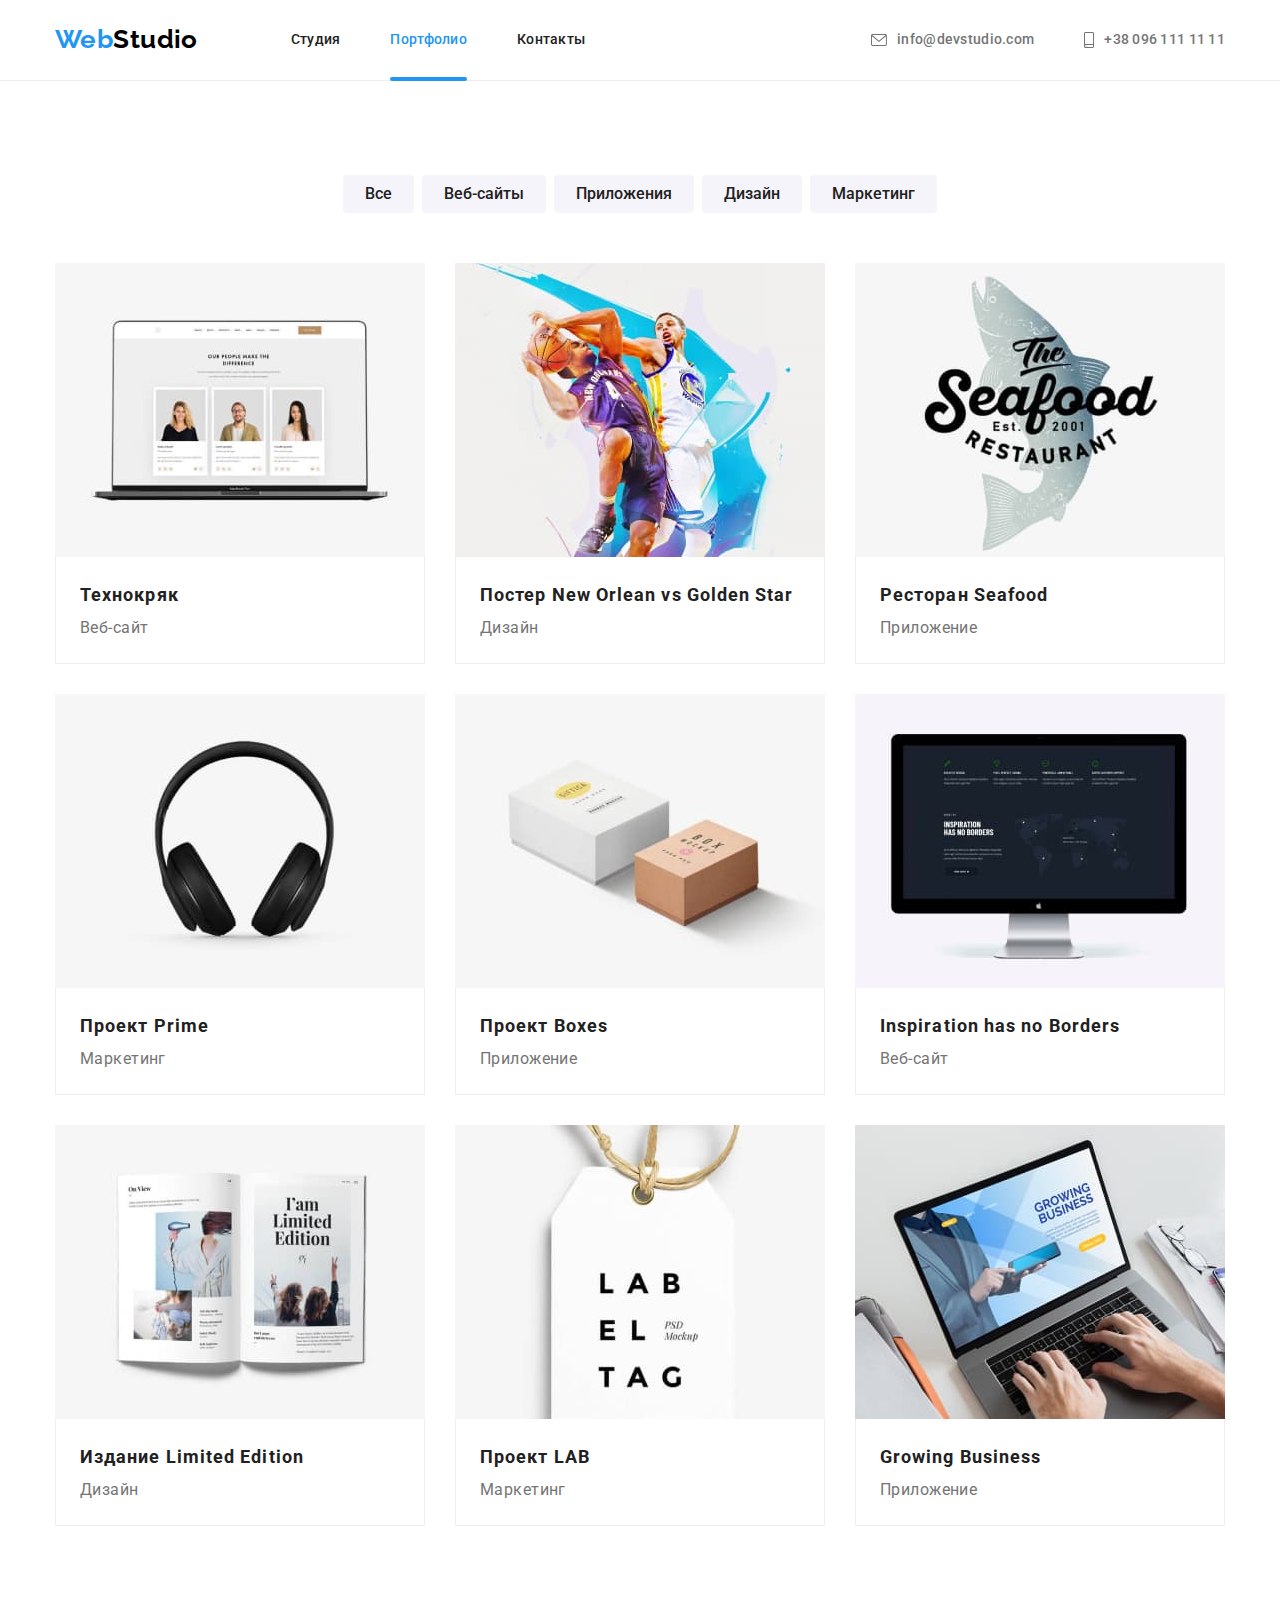
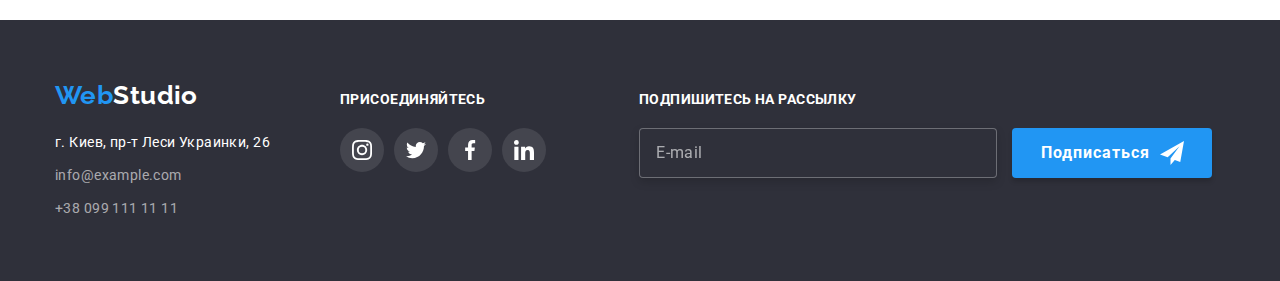
==== commit c5f218fc: "fixed icon" ====
--- a/portfolio.html
+++ b/portfolio.html
@@ -230,9 +230,6 @@
                 <p class="text-connect">Подпишитесь на рассылку</p>
                 <label class="form-area-footer">
                     <input type="text" name="email" class="form-input-footer" placeholder="E-mail">
-                    <svg class="form-icon">
-                        <use href="./images/sprite.svg#iconname"></use>
-                    </svg>
                     <span class="form-title"></span>
                 </label>
                 <button type="submit" class="button-footer">Подписаться</button>
